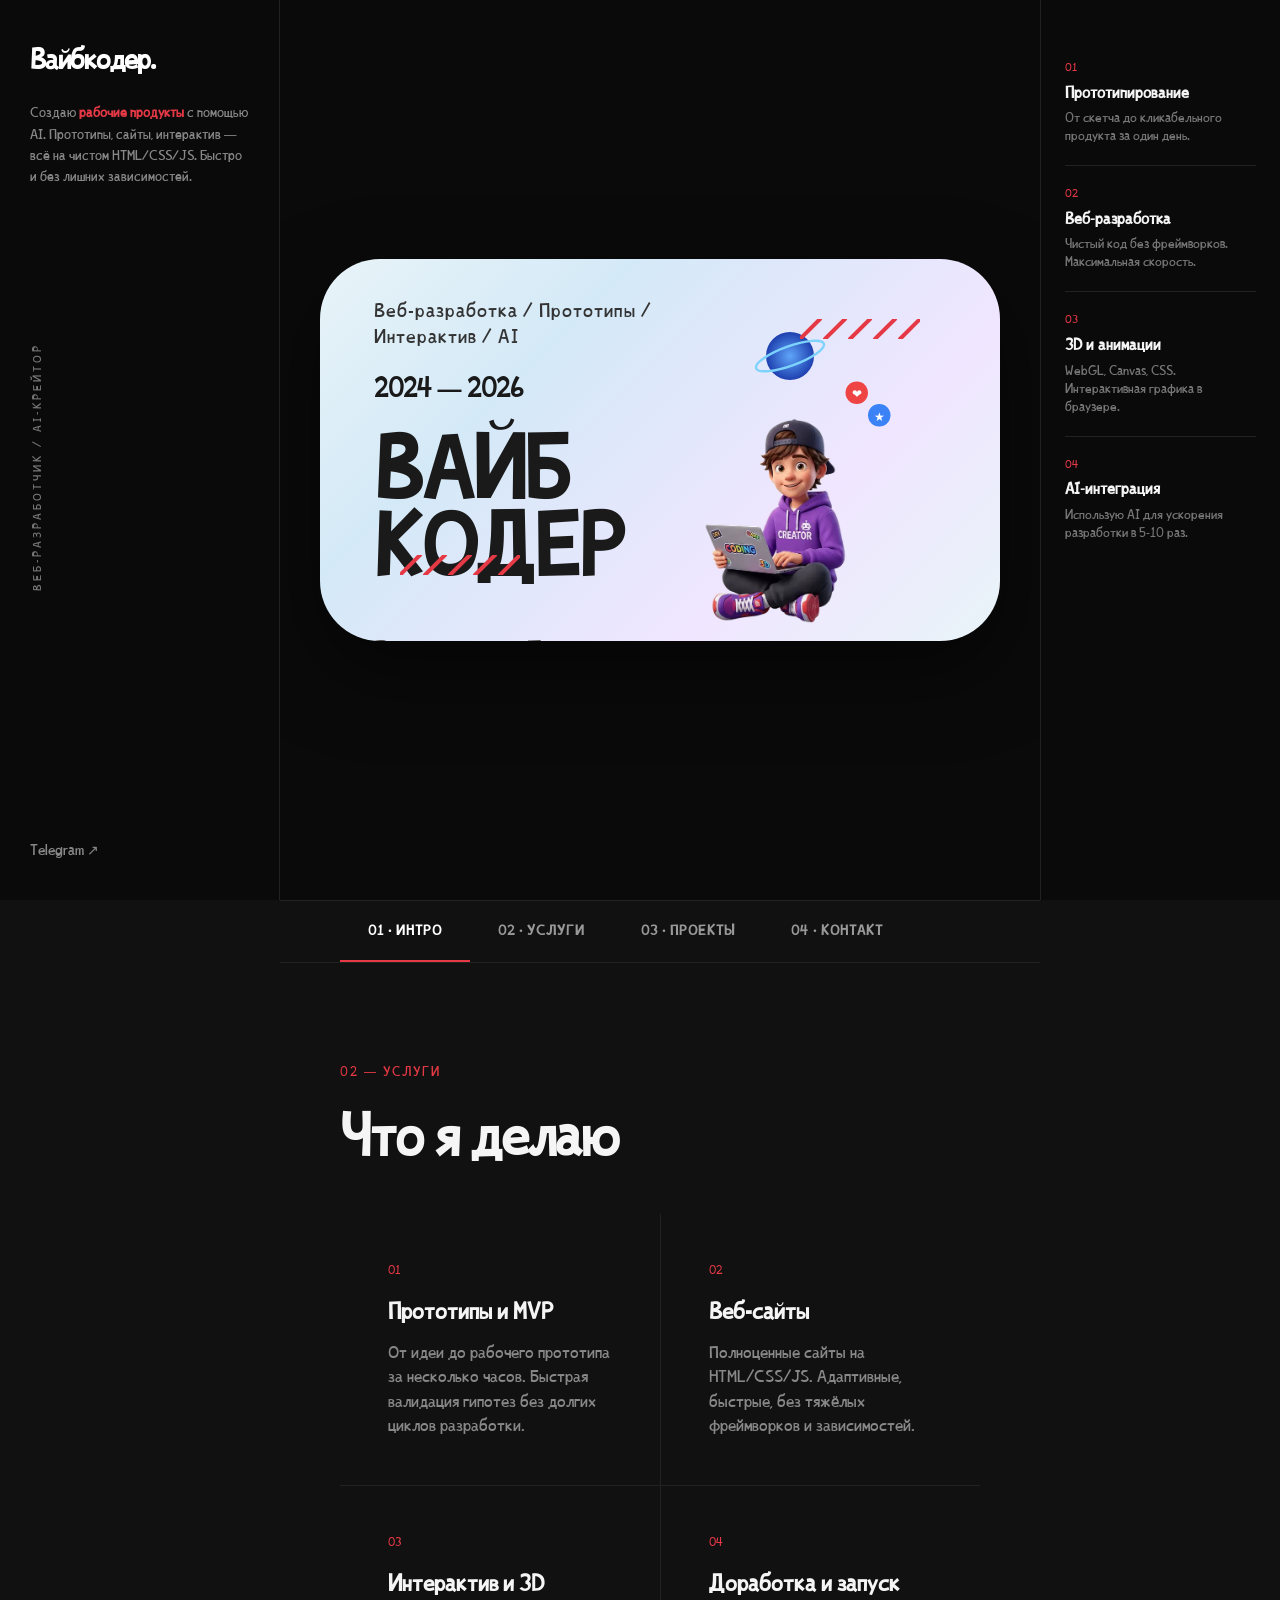
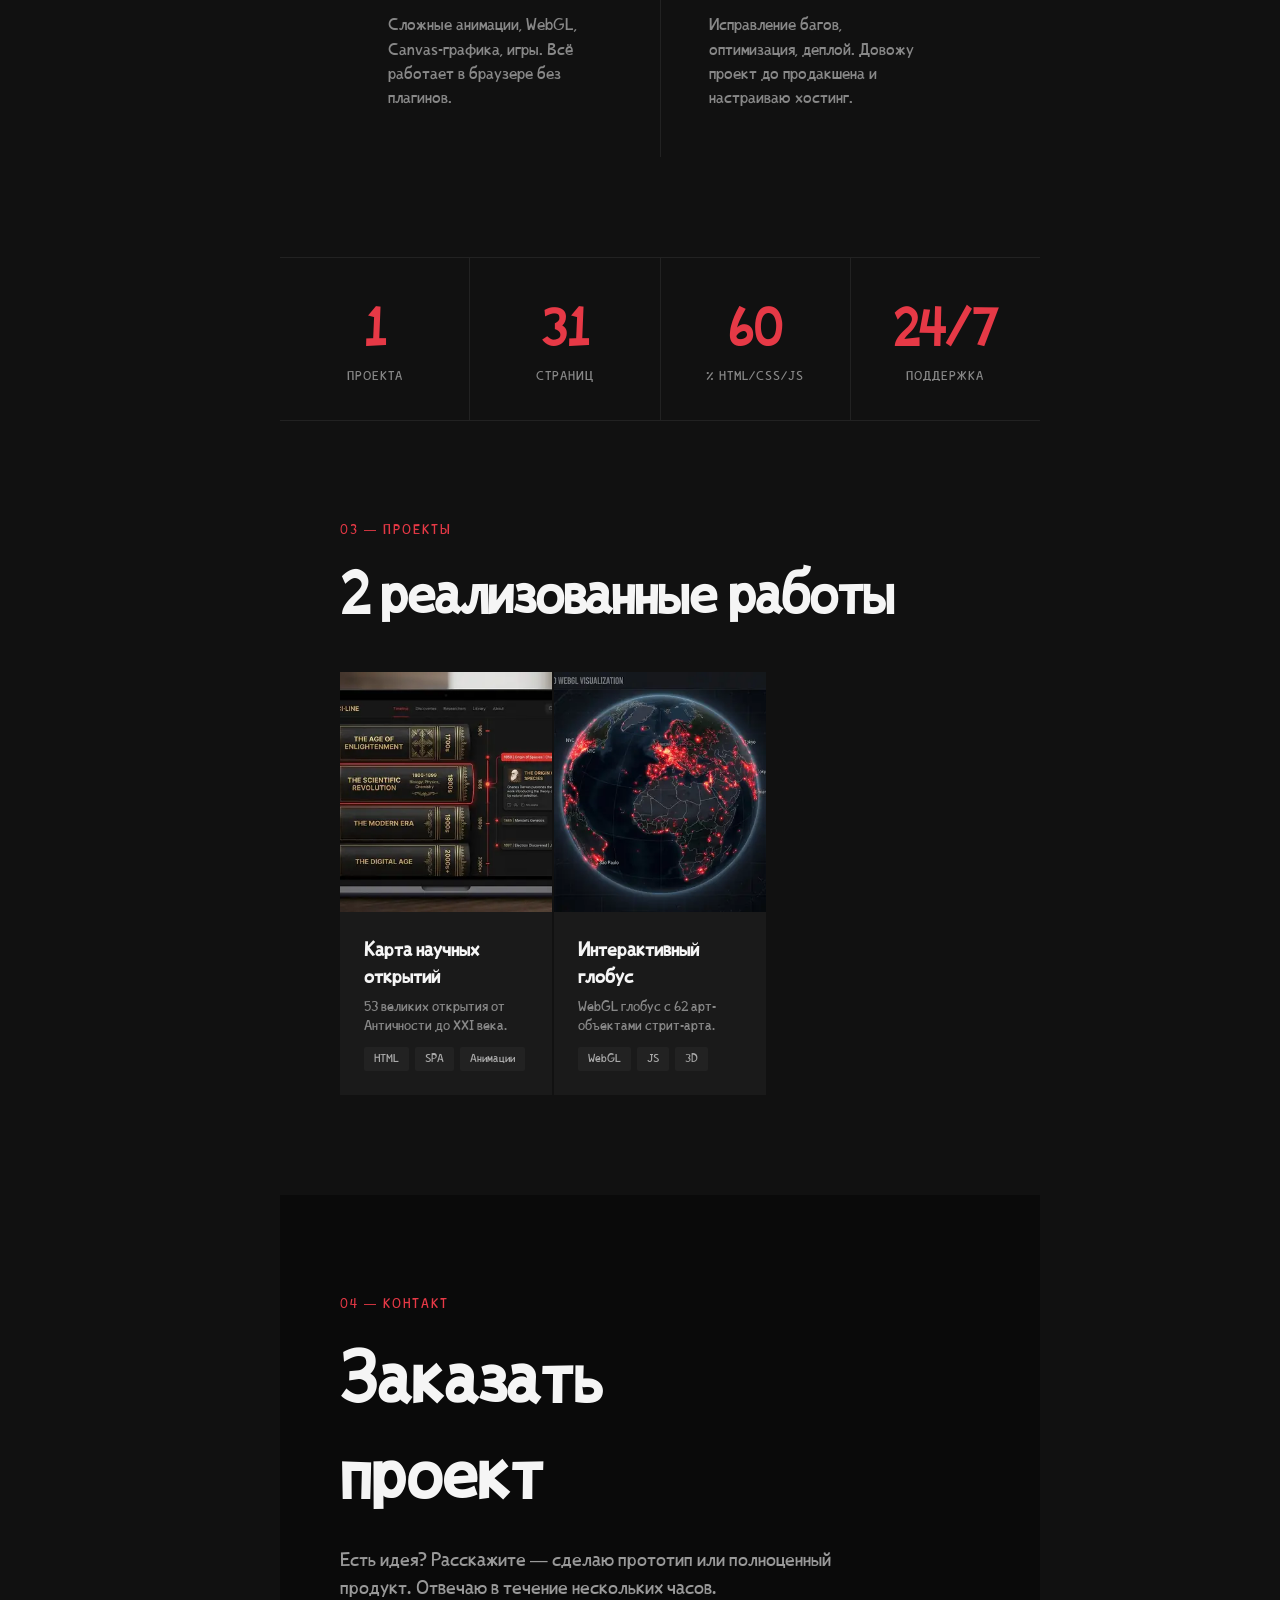
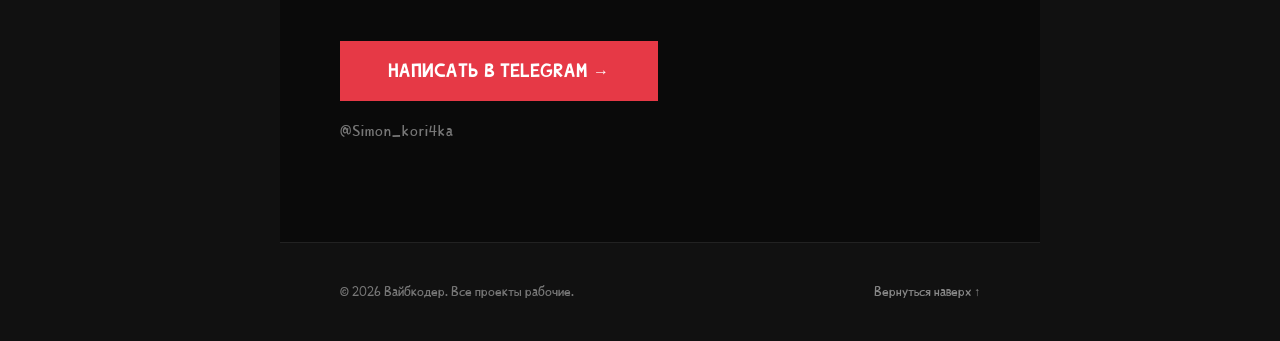
==== index.html @ d67c03bd "Add files via upload" ====
<!DOCTYPE html>
<html lang="ru">
<head>
<meta charset="UTF-8">
<meta name="viewport" content="width=device-width, initial-scale=1.0">
<title>Вайбкодер — Портфолио</title>
<meta name="description" content="Вайбкодер — веб-разработка с AI: прототипы, сайты, интерактив и 3D на чистом HTML/CSS/JS. 12 реализованных проектов.">
<meta property="og:title" content="Вайбкодер — Портфолио">
<meta property="og:description" content="Веб-разработка с AI: прототипы, сайты, интерактив и 3D. 12 реализованных проектов на чистом HTML/CSS/JS.">
<meta property="og:type" content="website">
<meta property="og:locale" content="ru_RU">
<meta name="theme-color" content="#0a0a0a">
<link rel="icon" href="data:image/svg+xml,%3Csvg xmlns='http://www.w3.org/2000/svg' viewBox='0 0 64 64'%3E%3Crect width='64' height='64' rx='14' fill='%230a0a0a'/%3E%3Ctext x='32' y='45' font-size='38' text-anchor='middle' fill='%23e63946' font-family='Arial' font-weight='900'%3EВ%3C/text%3E%3C/svg%3E">
<style>
@font-face {
  font-family: 'Crazy';
  src: url('[data-uri]') format('woff2');
  font-weight: 400;
  font-style: normal;
}

*{margin:0;padding:0;box-sizing:border-box}
html{scroll-behavior:smooth}
:root{--accent:#e63946;--accent-hover:#ff4d6d}
body{font-family:'Crazy',sans-serif;background:#111;color:#f5f5f5;overflow-x:hidden;line-height:1.5}

.layout{display:flex;min-height:100vh}

.sidebar{width:280px;position:fixed;top:0;left:0;height:100vh;background:#0a0a0a;border-right:1px solid #222;padding:40px 30px;display:flex;flex-direction:column;z-index:100}
.sidebar .logo{font-size:1.6rem;font-weight:900;color:#fff;margin-bottom:24px;letter-spacing:-1px}
.sidebar .about-text{font-size:.78rem;color:#888;line-height:1.7;margin-bottom:32px}
.sidebar .about-text span{color:var(--accent);font-weight:700}
.v-label{writing-mode:vertical-rl;transform:rotate(180deg);font-size:.65rem;color:#777;letter-spacing:3px;text-transform:uppercase;margin:auto 0}
.social{display:flex;flex-direction:column;gap:14px;margin-top:auto}
.social a{color:#888;text-decoration:none;font-size:.85rem;transition:color .2s}
.social a:hover{color:var(--accent)}

.main{flex:1;margin-left:280px;margin-right:240px}

.hero{min-height:100vh;display:flex;align-items:center;justify-content:center;padding:40px;position:relative;overflow:hidden;background:#0a0a0a}
.hero-card{position:relative;width:100%;max-width:1200px;aspect-ratio:16/9;background:linear-gradient(135deg,#e8f4f8 0%,#d4e9f7 30%,#f0e6ff 70%,#e8f4f8 100%);border-radius:60px;box-shadow:0 30px 80px rgba(0,0,0,0.5);overflow:hidden}
.hero-content{position:absolute;top:10%;left:8%;z-index:10;max-width:50%}
.hero-meta{font-size:1.1rem;color:#333;margin-bottom:20px;letter-spacing:1px}
.hero-year{font-size:1.5rem;font-weight:700;color:#1a1a1a;margin-bottom:24px}
.hero-title{font-size:clamp(3rem,6vw,5.5rem);font-weight:900;color:#1a1a1a;line-height:1;margin-bottom:16px;position:relative;display:inline-block}
.hero-subtitle{font-size:1.8rem;color:#555;letter-spacing:20px;text-transform:uppercase;font-weight:300;margin-top:32px}
.hero-character{position:absolute;right:2%;bottom:2%;width:62%;z-index:5}
.hero-character svg{width:100%;height:auto;filter:drop-shadow(0 20px 40px rgba(0,0,0,0.3))}
.floating-element{position:absolute;z-index:8;animation:float 6s ease-in-out infinite}
.floating-element.icons{animation-delay:-3s}
@keyframes float{0%,100%{transform:translateY(0) rotate(0deg)}50%{transform:translateY(-20px) rotate(5deg)}}
.planet{top:15%;right:25%;width:80px}

.icons{top:30%;right:15%;width:60px}
.slash-marks{position:absolute;z-index:15;color:var(--accent)}
.slash-tl{top:60px;right:80px}
.slash-bl{bottom:60px;left:80px}
.slash-marks svg{width:120px;height:20px}
.cta-btn{padding:18px 48px;background:var(--accent);color:#fff;font-weight:700;font-size:1rem;text-decoration:none;display:inline-block;border:none;cursor:pointer;font-family:inherit;letter-spacing:1px;text-transform:uppercase;transition:background .2s}
.cta-btn:hover{background:var(--accent-hover)}

.nav-bar{display:flex;border-top:1px solid #222;border-bottom:1px solid #222;padding:0 60px}
.nav-bar a{padding:20px 28px;font-size:.8rem;font-weight:700;color:#999;text-decoration:none;letter-spacing:1px;text-transform:uppercase;white-space:nowrap;transition:color .2s;border-bottom:2px solid transparent}
.nav-bar a.active,.nav-bar a:hover{color:#fff;border-bottom-color:var(--accent)}

.section{padding:100px 60px;min-height:60vh}
.section-num{font-size:.75rem;color:var(--accent);letter-spacing:2px;text-transform:uppercase;margin-bottom:16px}
.section h2{font-size:clamp(2rem,4vw,3.2rem);font-weight:900;margin-bottom:40px;letter-spacing:-1px}

.svc-grid{display:grid;grid-template-columns:repeat(2,1fr);gap:1px;background:#222}
.svc-item{background:#111;padding:48px;transition:background .3s}
.svc-item:hover{background:#1a1a1a}
.svc-num{font-size:.7rem;color:var(--accent);margin-bottom:16px}
.svc-item h3{font-size:1.3rem;font-weight:900;margin-bottom:14px}
.svc-item p{font-size:.95rem;color:#888;line-height:1.6}

.proj-grid{display:grid;grid-template-columns:repeat(3,1fr);gap:2px}
.proj-card{position:relative;display:block;background:#1a1a1a;overflow:hidden;cursor:pointer;color:inherit;text-decoration:none}
.proj-card img{width:100%;height:240px;object-fit:cover;display:block;transition:transform .4s}
.proj-card:hover img{transform:scale(1.05)}
.proj-card .info{padding:24px}
.proj-card h3{font-size:1.1rem;font-weight:900;margin-bottom:8px}
.proj-card p{font-size:.8rem;color:#888;line-height:1.5;margin-bottom:12px}
.proj-card .tags{display:flex;gap:6px;flex-wrap:wrap}
.proj-card .tags span{font-size:.65rem;padding:4px 10px;background:#222;color:#aaa;border-radius:2px}
.proj-card .arrow{position:absolute;top:20px;right:20px;width:36px;height:36px;background:var(--accent);display:grid;place-items:center;color:#fff;font-size:1.1rem;opacity:0;transition:opacity .3s}
.proj-card:hover .arrow{opacity:1}

.right-panel{width:240px;position:fixed;top:0;right:0;height:100vh;background:#0a0a0a;border-left:1px solid #222;padding:40px 24px;display:flex;flex-direction:column}
.rp-item{padding:20px 0;border-bottom:1px solid #222}
.rp-item:last-child{border-bottom:none}
.rp-item .rp-num{font-size:.65rem;color:var(--accent);margin-bottom:6px}
.rp-item h4{font-size:.9rem;font-weight:700;margin-bottom:6px}
.rp-item p{font-size:.75rem;color:#777;line-height:1.5}

.stats{display:flex;border-top:1px solid #222;border-bottom:1px solid #222}
.stat{flex:1;padding:36px;text-align:center;border-right:1px solid #222}
.stat:last-child{border-right:none}
.stat .num{font-size:2.8rem;font-weight:900;color:var(--accent)}
.stat .lbl{font-size:.7rem;color:#888;text-transform:uppercase;letter-spacing:1px;margin-top:6px}

.contact-sec{padding:100px 60px;background:#0a0a0a}
.contact-sec h2{font-size:clamp(2.5rem,5vw,4rem);font-weight:900;margin-bottom:24px}
.contact-sec p{font-size:1.1rem;color:#999;max-width:500px;margin-bottom:40px;line-height:1.6}

footer{padding:40px 60px;border-top:1px solid #222;display:flex;justify-content:space-between;align-items:center}
footer .copy{font-size:.75rem;color:#777}
footer .back-top{font-size:.75rem;color:#888;text-decoration:none;cursor:pointer}
footer .back-top:hover{color:var(--accent)}

@media(max-width:1200px){
  .right-panel{display:none}
  .main{margin-right:0}
}
@media(max-width:900px){
  .sidebar{display:none}
  .main{margin-left:0}
  .mobile-bar{display:flex;justify-content:space-between;align-items:center;position:sticky;top:0;z-index:200;background:#0a0a0a;border-bottom:1px solid #222;padding:14px 24px}
  .mobile-bar .mb-logo{font-weight:900;color:#fff;letter-spacing:-1px}
  .mobile-bar .mb-tg{background:var(--accent);color:#fff;text-decoration:none;font-size:.7rem;font-weight:700;letter-spacing:1px;text-transform:uppercase;padding:10px 16px;transition:background .2s}
  .mobile-bar .mb-tg:hover{background:var(--accent-hover)}
  .hero{padding:40px 24px 0}
  .nav-bar{padding:0 24px;overflow-x:auto}
  .section{padding:60px 24px}
  .svc-grid{grid-template-columns:1fr}
  .proj-grid{grid-template-columns:1fr 1fr}
  .contact-sec{padding:60px 24px}
  footer{padding:30px 24px;flex-direction:column;gap:12px;text-align:center}
}
@media(max-width:600px){
  .proj-grid{grid-template-columns:1fr}
  .stats{flex-direction:column}
  .stat{border-right:none;border-bottom:1px solid #222}
  .hero-card{border-radius:28px}
  .hero-subtitle{letter-spacing:6px;font-size:1.1rem}
}
:focus-visible{outline:2px solid var(--accent);outline-offset:3px}
.mobile-bar{display:none}
.contact-handle{margin-top:20px;font-size:.85rem;color:#777;letter-spacing:1px}
@media (prefers-reduced-motion:reduce){
  html{scroll-behavior:auto}
  .floating-element{animation:none}
  .proj-card img{transition:none}
}

</style>
</head>
<body>

<div class="layout">
  <aside class="sidebar">
    <div class="logo" id="logo"></div>
    <p class="about-text" id="about"></p>
    <div class="v-label" id="vlabel"></div>
    <div class="social" id="social"></div>
  </aside>

  <div class="main">
    <div class="mobile-bar">
      <div class="mb-logo" id="mbLogo"></div>
      <a class="mb-tg" id="mbTg" href="#" target="_blank" rel="noopener">Telegram</a>
    </div>

    <section class="hero" id="top">
      <div class="hero-card">
        <div class="slash-marks slash-tl">
          <svg viewBox="0 0 120 20"><line x1="0" y1="20" x2="20" y2="0" stroke="currentColor" stroke-width="4" stroke-linecap="round"/><line x1="25" y1="20" x2="45" y2="0" stroke="currentColor" stroke-width="4" stroke-linecap="round"/><line x1="50" y1="20" x2="70" y2="0" stroke="currentColor" stroke-width="4" stroke-linecap="round"/><line x1="75" y1="20" x2="95" y2="0" stroke="currentColor" stroke-width="4" stroke-linecap="round"/><line x1="100" y1="20" x2="120" y2="0" stroke="currentColor" stroke-width="4" stroke-linecap="round"/></svg>
        </div>
        <div class="slash-marks slash-bl">
          <svg viewBox="0 0 120 20"><line x1="0" y1="20" x2="20" y2="0" stroke="currentColor" stroke-width="4" stroke-linecap="round"/><line x1="25" y1="20" x2="45" y2="0" stroke="currentColor" stroke-width="4" stroke-linecap="round"/><line x1="50" y1="20" x2="70" y2="0" stroke="currentColor" stroke-width="4" stroke-linecap="round"/><line x1="75" y1="20" x2="95" y2="0" stroke="currentColor" stroke-width="4" stroke-linecap="round"/><line x1="100" y1="20" x2="120" y2="0" stroke="currentColor" stroke-width="4" stroke-linecap="round"/></svg>
        </div>
        <div class="hero-content">
          <div class="hero-meta" id="heroMeta"></div>
          <div class="hero-year" id="heroYear"></div>
          <h1 class="hero-title" id="heroTitle"></h1>
          <div class="hero-subtitle" id="heroSubtitle"></div>
        </div>
        <div class="floating-element planet">
          <svg viewBox="0 0 100 100"><ellipse cx="50" cy="50" rx="30" ry="30" fill="url(#planetGrad)"/><ellipse cx="50" cy="50" rx="45" ry="12" fill="none" stroke="#7dd3fc" stroke-width="3" transform="rotate(-20 50 50)"/><defs><radialGradient id="planetGrad"><stop offset="0%" stop-color="#60a5fa"/><stop offset="100%" stop-color="#1e40af"/></radialGradient></defs></svg>
        </div>
        
        <div class="floating-element icons">
          <svg viewBox="0 0 80 80"><circle cx="25" cy="25" r="15" fill="#ef4444"/><text x="25" y="32" text-anchor="middle" fill="#fff" font-size="16">❤</text><circle cx="55" cy="55" r="15" fill="#3b82f6"/><text x="55" y="62" text-anchor="middle" fill="#fff" font-size="16">★</text></svg>
        </div>
        <div class="hero-character">
          <img id="heroImg" alt="3D персонаж" style="width:100%;height:auto;display:block">
        </div>
      </div>
    </section>

    <nav class="nav-bar" id="navBar"></nav>

    <section class="section" id="services">
      <div class="section-num" id="svcNum"></div>
      <h2 id="svcTitle"></h2>
      <div class="svc-grid" id="svcGrid"></div>
    </section>

    <div class="stats" id="stats"></div>

    <section class="section" id="projects">
      <div class="section-num" id="projNum"></div>
      <h2 id="projTitle"></h2>
      <div class="proj-grid" id="projGrid"></div>
    </section>

    <section class="contact-sec" id="contact">
      <div class="section-num" id="contactNum"></div>
      <h2 id="contactTitle"></h2>
      <p id="contactText"></p>
      <a href="#" target="_blank" rel="noopener" class="cta-btn" id="contactBtn"></a>
      <div class="contact-handle" id="contactHandle"></div>
    </section>

    <footer>
      <div class="copy" id="copy"></div>
      <a class="back-top" id="backTop" href="#top"></a>
    </footer>
  </div>

  <aside class="right-panel" id="rightPanel"></aside>
</div>

<script id="site-data" type="application/json">
{
  "accent": "#e63946",
  "general": {
    "title": "Вайбкодер — Портфолио",
    "description": "Вайбкодер — веб-разработка с AI: прототипы, сайты, интерактив и 3D на чистом HTML/CSS/JS. 12 реализованных проектов.",
    "logo": "Вайбкодер.",
    "aboutHtml": "Создаю <span>рабочие продукты<\/span> с помощью AI. Прототипы, сайты, интерактив — всё на чистом HTML/CSS/JS. Быстро и без лишних зависимостей.",
    "vlabel": "ВЕБ-РАЗРАБОТЧИК / AI-КРЕЙТОР",
    "telegram": "https://t.me/Simon_kori4ka",
    "handle": "@Simon_kori4ka"
  },
  "hero": {
    "meta": "Веб-разработка / Прототипы / Интерактив / AI",
    "year": "2024 — 2026",
    "titleHtml": "ВАЙБ<br>КОДЕР",
    "subtitle": "PORTFOLIO",
    "characterImg": "[data-uri]"
  },
  "nav": [
    {
      "label": "01 · Интро",
      "href": "#top",
      "active": true
    },
    {
      "label": "02 · Услуги",
      "href": "#services"
    },
    {
      "label": "03 · Проекты",
      "href": "#projects"
    },
    {
      "label": "04 · Контакт",
      "href": "#contact"
    }
  ],
  "services": {
    "num": "02 — Услуги",
    "title": "Что я делаю",
    "items": [
      {
        "num": "01",
        "title": "Прототипы и MVP",
        "text": "От идеи до рабочего прототипа за несколько часов. Быстрая валидация гипотез без долгих циклов разработки."
      },
      {
        "num": "02",
        "title": "Веб-сайты",
        "text": "Полноценные сайты на HTML/CSS/JS. Адаптивные, быстрые, без тяжёлых фреймворков и зависимостей."
      },
      {
        "num": "03",
        "title": "Интерактив и 3D",
        "text": "Сложные анимации, WebGL, Canvas-графика, игры. Всё работает в браузере без плагинов."
      },
      {
        "num": "04",
        "title": "Доработка и запуск",
        "text": "Исправление багов, оптимизация, деплой. Довожу проект до продакшена и настраиваю хостинг."
      }
    ]
  },
  "stats": [
    {
      "value": "2",
      "label": "Проекта"
    },
    {
      "value": "53",
      "label": "Страниц"
    },
    {
      "value": "100",
      "label": "% HTML/CSS/JS"
    },
    {
      "value": "24/7",
      "label": "Поддержка"
    }
  ],
  "projects": {
    "num": "03 — Проекты",
    "title": "2 реализованные работы",
    "items": [
      {
        "name": "Карта научных открытий",
        "desc": "53 великих открытия от Античности до XXI века.",
        "tags": [
          "HTML",
          "SPA",
          "Анимации"
        ],
        "url": "discoveries.html",
        "img": "[data-uri]"
      },
      {
        "name": "Интерактивный глобус",
        "desc": "WebGL глобус с 62 арт-объектами стрит-арта.",
        "tags": [
          "WebGL",
          "JS",
          "3D"
        ],
        "url": "globe.html",
        "img": "[data-uri]"
      }
    ]
  },
  "panel": [
    {
      "num": "01",
      "title": "Прототипирование",
      "text": "От скетча до кликабельного продукта за один день."
    },
    {
      "num": "02",
      "title": "Веб-разработка",
      "text": "Чистый код без фреймворков. Максимальная скорость."
    },
    {
      "num": "03",
      "title": "3D и анимации",
      "text": "WebGL, Canvas, CSS. Интерактивная графика в браузере."
    },
    {
      "num": "04",
      "title": "AI-интеграция",
      "text": "Использую AI для ускорения разработки в 5-10 раз."
    }
  ],
  "contact": {
    "num": "04 — Контакт",
    "title": "Заказать<br>проект",
    "text": "Есть идея? Расскажите — сделаю прототип или полноценный продукт. Отвечаю в течение нескольких часов.",
    "btn": "Написать в Telegram →"
  },
  "footer": {
    "copy": "© 2026 Вайбкодер. Все проекты рабочие.",
    "top": "Вернуться наверх ↑"
  }
}
</script>

<script>
(function(){
  'use strict';
  var SITE;
  try{ SITE = JSON.parse(document.getElementById('site-data').textContent); }
  catch(e){ console.error('Ошибка данных сайта:', e); return; }

  function el(id){ return document.getElementById(id); }
  function esc(s){ return String(s==null?'':s).replace(/[&<>"']/g,function(c){return {'&':'&amp;','<':'&lt;','>':'&gt;','"':'&quot;',"'":'&#39;'}[c];}); }

  /* Акцентный цвет */
  var accent=(SITE.accent||'#e63946').trim();
  function toWhite(hex,k){
    var m=hex.replace('#','');
    if(!/^([0-9a-fA-F]{3}|[0-9a-fA-F]{6})$/.test(m)) return hex;
    if(m.length===3) m=m.charAt(0)+m.charAt(0)+m.charAt(1)+m.charAt(1)+m.charAt(2)+m.charAt(2);
    var r=parseInt(m.substr(0,2),16),g=parseInt(m.substr(2,2),16),b=parseInt(m.substr(4,2),16);
    r=Math.round(r+(255-r)*k); g=Math.round(g+(255-g)*k); b=Math.round(b+(255-b)*k);
    return '#'+((1<<24)+(r<<16)+(g<<8)+b).toString(16).slice(1);
  }
  document.documentElement.style.setProperty('--accent',accent);
  document.documentElement.style.setProperty('--accent-hover',toWhite(accent,0.22));

  var fav=document.querySelector('link[rel="icon"]');
  if(fav){
    var letter=esc(((SITE.general.logo||'В').trim().charAt(0))||'В');
    var fsvg='<svg xmlns="http://www.w3.org/2000/svg" viewBox="0 0 64 64"><rect width="64" height="64" rx="14" fill="#0a0a0a"/><text x="32" y="45" font-size="38" text-anchor="middle" fill="'+accent+'" font-family="Arial" font-weight="900">'+letter+'</text></svg>';
    fav.setAttribute('href','data:image/svg+xml,'+encodeURIComponent(fsvg));
  }

  /* Общее */
  if(SITE.general.title) document.title=SITE.general.title;
  var md=document.querySelector('meta[name="description"]');
  if(md&&SITE.general.description) md.setAttribute('content',SITE.general.description);
  el('logo').textContent=SITE.general.logo||'';
  el('mbLogo').textContent=SITE.general.logo||'';
  el('about').innerHTML=SITE.general.aboutHtml||'';
  el('vlabel').textContent=SITE.general.vlabel||'';
  var tg=SITE.general.telegram||'';
  var social=el('social'); social.innerHTML='';
  if(tg){
    var sa=document.createElement('a');
    sa.href=tg; sa.target='_blank'; sa.rel='noopener'; sa.textContent='Telegram ↗';
    social.appendChild(sa);
  }
  var mbt=el('mbTg');
  if(tg){ mbt.href=tg; mbt.style.display=''; } else { mbt.style.display='none'; }

  /* Hero */
  el('heroMeta').textContent=SITE.hero.meta||'';
  el('heroYear').textContent=SITE.hero.year||'';
  el('heroTitle').innerHTML=SITE.hero.titleHtml||'';
  el('heroSubtitle').textContent=SITE.hero.subtitle||'';
  var hi=el('heroImg');
  if(SITE.hero.characterImg){ hi.src=SITE.hero.characterImg; hi.parentNode.style.display=''; }
  else{ hi.parentNode.style.display='none'; }

  /* Навигация */
  var nb=el('navBar'); nb.innerHTML='';
  (SITE.nav||[]).forEach(function(n){
    var a=document.createElement('a');
    a.href=n.href||'#'; a.textContent=n.label||'';
    if(n.active) a.className='active';
    nb.appendChild(a);
  });

  /* Услуги */
  el('svcNum').textContent=SITE.services.num||'';
  el('svcTitle').textContent=SITE.services.title||'';
  var sg=el('svcGrid'); sg.innerHTML='';
  (SITE.services.items||[]).forEach(function(s){
    var d=document.createElement('div'); d.className='svc-item';
    d.innerHTML='<div class="svc-num">'+esc(s.num)+'</div><h3>'+esc(s.title)+'</h3><p>'+esc(s.text)+'</p>';
    sg.appendChild(d);
  });

  /* Статы */
  var st=el('stats'); st.innerHTML='';
  (SITE.stats||[]).forEach(function(s){
    var d=document.createElement('div'); d.className='stat';
    var num=document.createElement('div'); num.className='num';
    if(/^\d+$/.test(String(s.value))){ num.setAttribute('data-count',String(s.value)); num.textContent='0'; }
    else{ num.textContent=s.value; }
    var lbl=document.createElement('div'); lbl.className='lbl'; lbl.textContent=s.label||'';
    d.appendChild(num); d.appendChild(lbl); st.appendChild(d);
  });

  /* Проекты */
  el('projNum').textContent=SITE.projects.num||'';
  el('projTitle').textContent=SITE.projects.title||'';
  var grid=el('projGrid'); grid.innerHTML='';
  (SITE.projects.items||[]).forEach(function(pr){
    var card=document.createElement('a'); card.className='proj-card';
    card.href=pr.url||'#'; card.target='_blank'; card.rel='noopener';
    var tags=(pr.tags||[]).map(function(t){ return '<span>'+esc(t)+'</span>'; }).join('');
    card.innerHTML='<div class="arrow">→</div>'+(pr.img?'<img src="'+esc(pr.img)+'" alt="'+esc(pr.name)+'">':'')+
      '<div class="info"><h3>'+esc(pr.name)+'</h3><p>'+esc(pr.desc)+'</p><div class="tags">'+tags+'</div></div>';
    grid.appendChild(card);
  });

  /* Правая панель */
  var rp=el('rightPanel'); rp.innerHTML='';
  (SITE.panel||[]).forEach(function(x){
    var d=document.createElement('div'); d.className='rp-item';
    d.innerHTML='<div class="rp-num">'+esc(x.num)+'</div><h4>'+esc(x.title)+'</h4><p>'+esc(x.text)+'</p>';
    rp.appendChild(d);
  });

  /* Контакты */
  el('contactNum').textContent=SITE.contact.num||'';
  el('contactTitle').innerHTML=SITE.contact.title||'';
  el('contactText').textContent=SITE.contact.text||'';
  var cb=el('contactBtn');
  cb.textContent=SITE.contact.btn||'Написать';
  if(tg){ cb.href=tg; cb.style.display=''; } else { cb.style.display='none'; }
  el('contactHandle').textContent=SITE.general.handle||'';

  /* Футер */
  el('copy').textContent=SITE.footer.copy||'';
  var bt=el('backTop'); bt.textContent=SITE.footer.top||'Наверх ↑'; bt.href='#top';

  /* Счётчики */
  var counters=document.querySelectorAll('[data-count]');
  var obs=new IntersectionObserver(function(entries){
    entries.forEach(function(entry){
      if(entry.isIntersecting){
        var e2=entry.target, target=+e2.dataset.count, count=0, step=target/30;
        var t=setInterval(function(){
          count+=step;
          if(count>=target){ e2.textContent=target; clearInterval(t); }
          else{ e2.textContent=Math.floor(count); }
        },40);
        obs.unobserve(e2);
      }
    });
  },{threshold:0.5});
  counters.forEach(function(c){ obs.observe(c); });

  /* Подсветка разделов в навигации */
  var sections=document.querySelectorAll('.section, .hero, .contact-sec');
  var navLinks=document.querySelectorAll('.nav-bar a');
  window.addEventListener('scroll',function(){
    var cur='';
    sections.forEach(function(s){ if(window.scrollY>=s.offsetTop-200) cur=s.id||'top'; });
    navLinks.forEach(function(a){
      a.classList.remove('active');
      if(a.getAttribute('href')==='#'+cur) a.classList.add('active');
    });
  });
})();
</script>

</body>
</html>
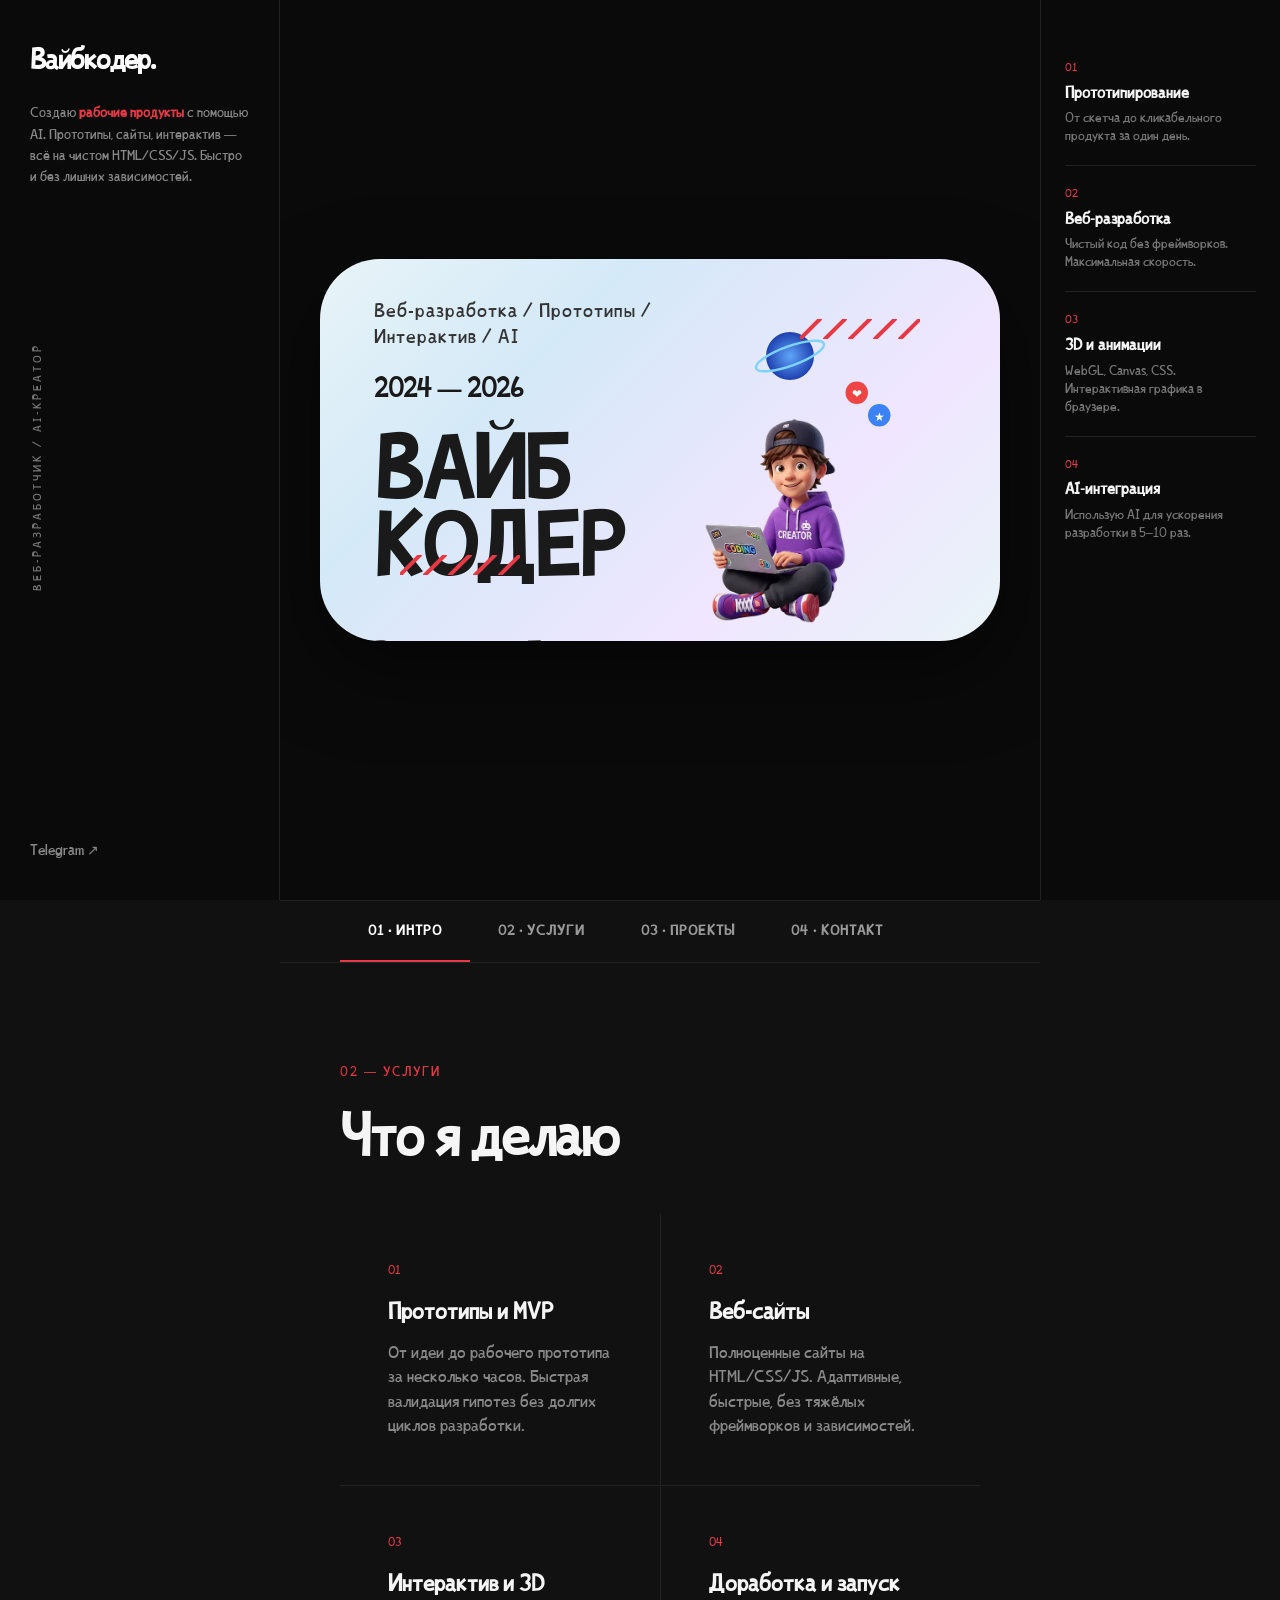
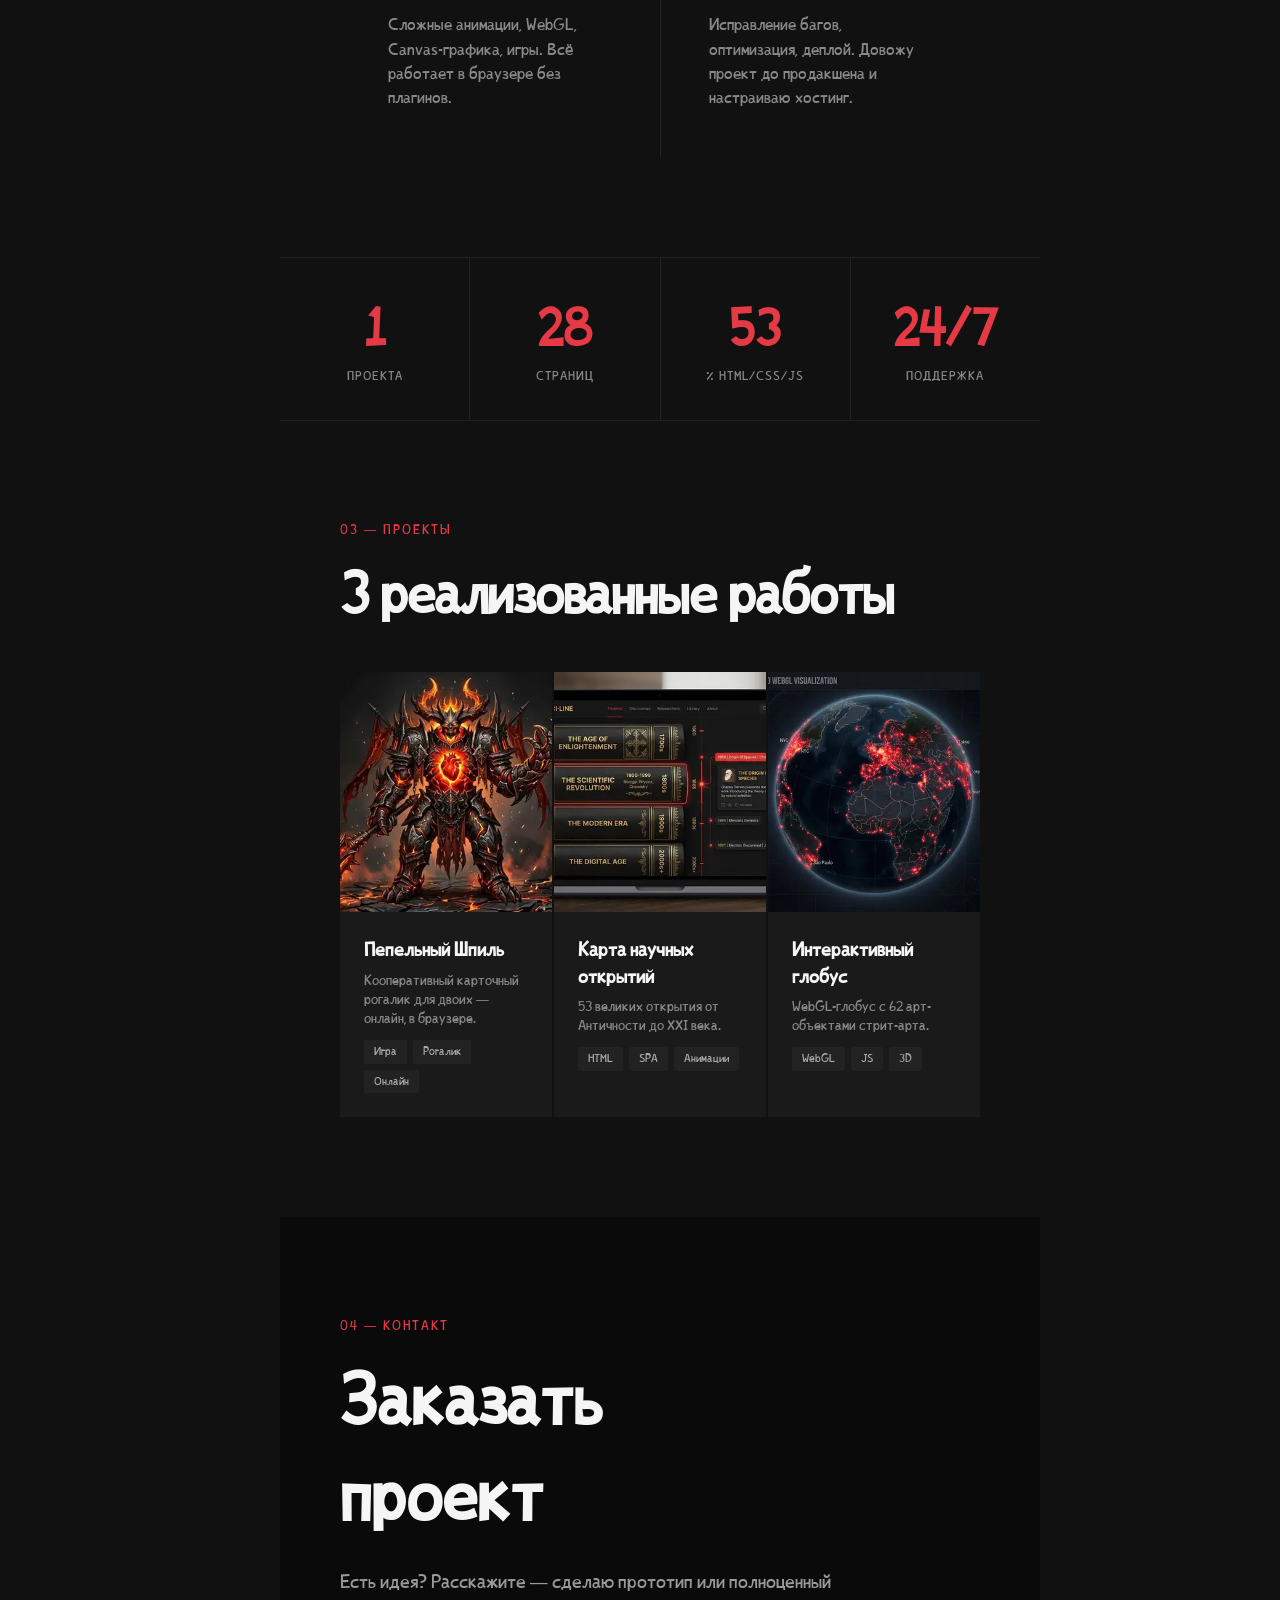
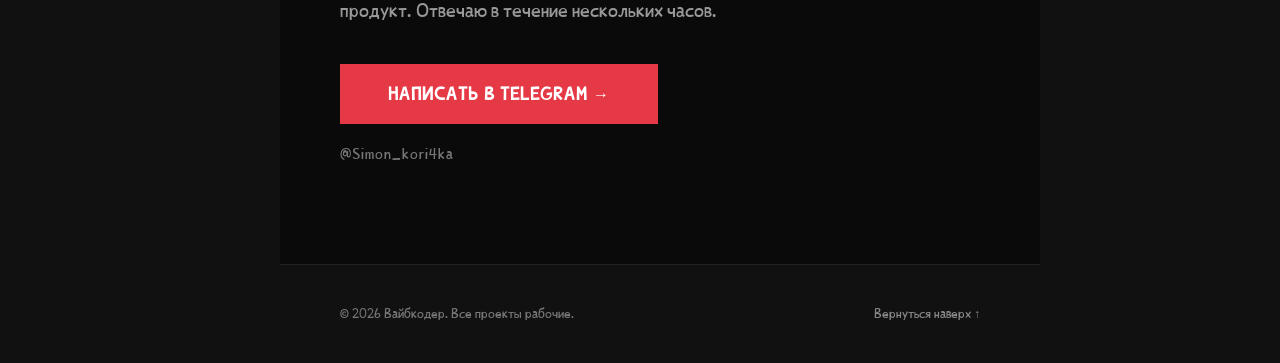
==== commit a0c7c09f: "Пепельный Шпиль в проекты; правки текста (AI-КРЕАТОР, счётчики, WebGL-глобус); мобильная версия: пан" ====
--- a/index.html
+++ b/index.html
@@ -4,9 +4,9 @@
 <meta charset="UTF-8">
 <meta name="viewport" content="width=device-width, initial-scale=1.0">
 <title>Вайбкодер — Портфолио</title>
-<meta name="description" content="Вайбкодер — веб-разработка с AI: прототипы, сайты, интерактив и 3D на чистом HTML/CSS/JS. 12 реализованных проектов.">
+<meta name="description" content="Вайбкодер — веб-разработка с AI: прототипы, сайты, интерактив и 3D на чистом HTML/CSS/JS. 3 реализованных проекта.">
 <meta property="og:title" content="Вайбкодер — Портфолио">
-<meta property="og:description" content="Веб-разработка с AI: прототипы, сайты, интерактив и 3D. 12 реализованных проектов на чистом HTML/CSS/JS.">
+<meta property="og:description" content="Веб-разработка с AI: прототипы, сайты, интерактив и 3D. 3 реализованных проекта на чистом HTML/CSS/JS.">
 <meta property="og:type" content="website">
 <meta property="og:locale" content="ru_RU">
 <meta name="theme-color" content="#0a0a0a">
@@ -112,7 +112,9 @@
   .right-panel{display:none}
   .main{margin-right:0}
 }
+.mobile-bar{display:none}
 @media(max-width:900px){
+  .hero-subtitle{letter-spacing:8px;font-size:1.1rem}
   .sidebar{display:none}
   .main{margin-left:0}
   .mobile-bar{display:flex;justify-content:space-between;align-items:center;position:sticky;top:0;z-index:200;background:#0a0a0a;border-bottom:1px solid #222;padding:14px 24px}
@@ -132,10 +134,17 @@
   .stats{flex-direction:column}
   .stat{border-right:none;border-bottom:1px solid #222}
   .hero-card{border-radius:28px}
-  .hero-subtitle{letter-spacing:6px;font-size:1.1rem}
+  .hero-subtitle{letter-spacing:4px;font-size:.85rem;margin-top:20px}
+  .hero-card{aspect-ratio:3/4}
+  .hero-content{top:7%;left:7%;max-width:56%}
+  .hero-meta{font-size:.75rem;margin-bottom:12px}
+  .hero-year{font-size:1.05rem;margin-bottom:16px}
+  .hero-title{font-size:2.4rem}
+  .hero-character{width:66%}
+  .section{padding:44px 18px}
+  .nav-bar{padding:0 18px}
 }
 :focus-visible{outline:2px solid var(--accent);outline-offset:3px}
-.mobile-bar{display:none}
 .contact-handle{margin-top:20px;font-size:.85rem;color:#777;letter-spacing:1px}
 @media (prefers-reduced-motion:reduce){
   html{scroll-behavior:auto}
@@ -221,15 +230,14 @@
   <aside class="right-panel" id="rightPanel"></aside>
 </div>
 
-<script id="site-data" type="application/json">
-{
+<script id="site-data" type="application/json">{
   "accent": "#e63946",
   "general": {
     "title": "Вайбкодер — Портфолио",
-    "description": "Вайбкодер — веб-разработка с AI: прототипы, сайты, интерактив и 3D на чистом HTML/CSS/JS. 12 реализованных проектов.",
+    "description": "Вайбкодер — веб-разработка с AI: прототипы, сайты, интерактив и 3D на чистом HTML/CSS/JS. 3 реализованных проекта.",
     "logo": "Вайбкодер.",
-    "aboutHtml": "Создаю <span>рабочие продукты<\/span> с помощью AI. Прототипы, сайты, интерактив — всё на чистом HTML/CSS/JS. Быстро и без лишних зависимостей.",
-    "vlabel": "ВЕБ-РАЗРАБОТЧИК / AI-КРЕЙТОР",
+    "aboutHtml": "Создаю <span>рабочие продукты</span> с помощью AI. Прототипы, сайты, интерактив — всё на чистом HTML/CSS/JS. Быстро и без лишних зависимостей.",
+    "vlabel": "ВЕБ-РАЗРАБОТЧИК / AI-КРЕАТОР",
     "telegram": "https://t.me/Simon_kori4ka",
     "handle": "@Simon_kori4ka"
   },
@@ -287,7 +295,7 @@
   },
   "stats": [
     {
-      "value": "2",
+      "value": "3",
       "label": "Проекта"
     },
     {
@@ -305,8 +313,19 @@
   ],
   "projects": {
     "num": "03 — Проекты",
-    "title": "2 реализованные работы",
+    "title": "3 реализованные работы",
     "items": [
+      {
+        "name": "Пепельный Шпиль",
+        "desc": "Кооперативный карточный рогалик для двоих — онлайн, в браузере.",
+        "tags": [
+          "Игра",
+          "Рогалик",
+          "Онлайн"
+        ],
+        "url": "game/",
+        "img": "[data-uri]"
+      },
       {
         "name": "Карта научных открытий",
         "desc": "53 великих открытия от Античности до XXI века.",
@@ -320,7 +339,7 @@
       },
       {
         "name": "Интерактивный глобус",
-        "desc": "WebGL глобус с 62 арт-объектами стрит-арта.",
+        "desc": "WebGL-глобус с 62 арт-объектами стрит-арта.",
         "tags": [
           "WebGL",
           "JS",
@@ -350,7 +369,7 @@
     {
       "num": "04",
       "title": "AI-интеграция",
-      "text": "Использую AI для ускорения разработки в 5-10 раз."
+      "text": "Использую AI для ускорения разработки в 5–10 раз."
     }
   ],
   "contact": {
@@ -363,8 +382,7 @@
     "copy": "© 2026 Вайбкодер. Все проекты рабочие.",
     "top": "Вернуться наверх ↑"
   }
-}
-</script>
+}</script>
 
 <script>
 (function(){
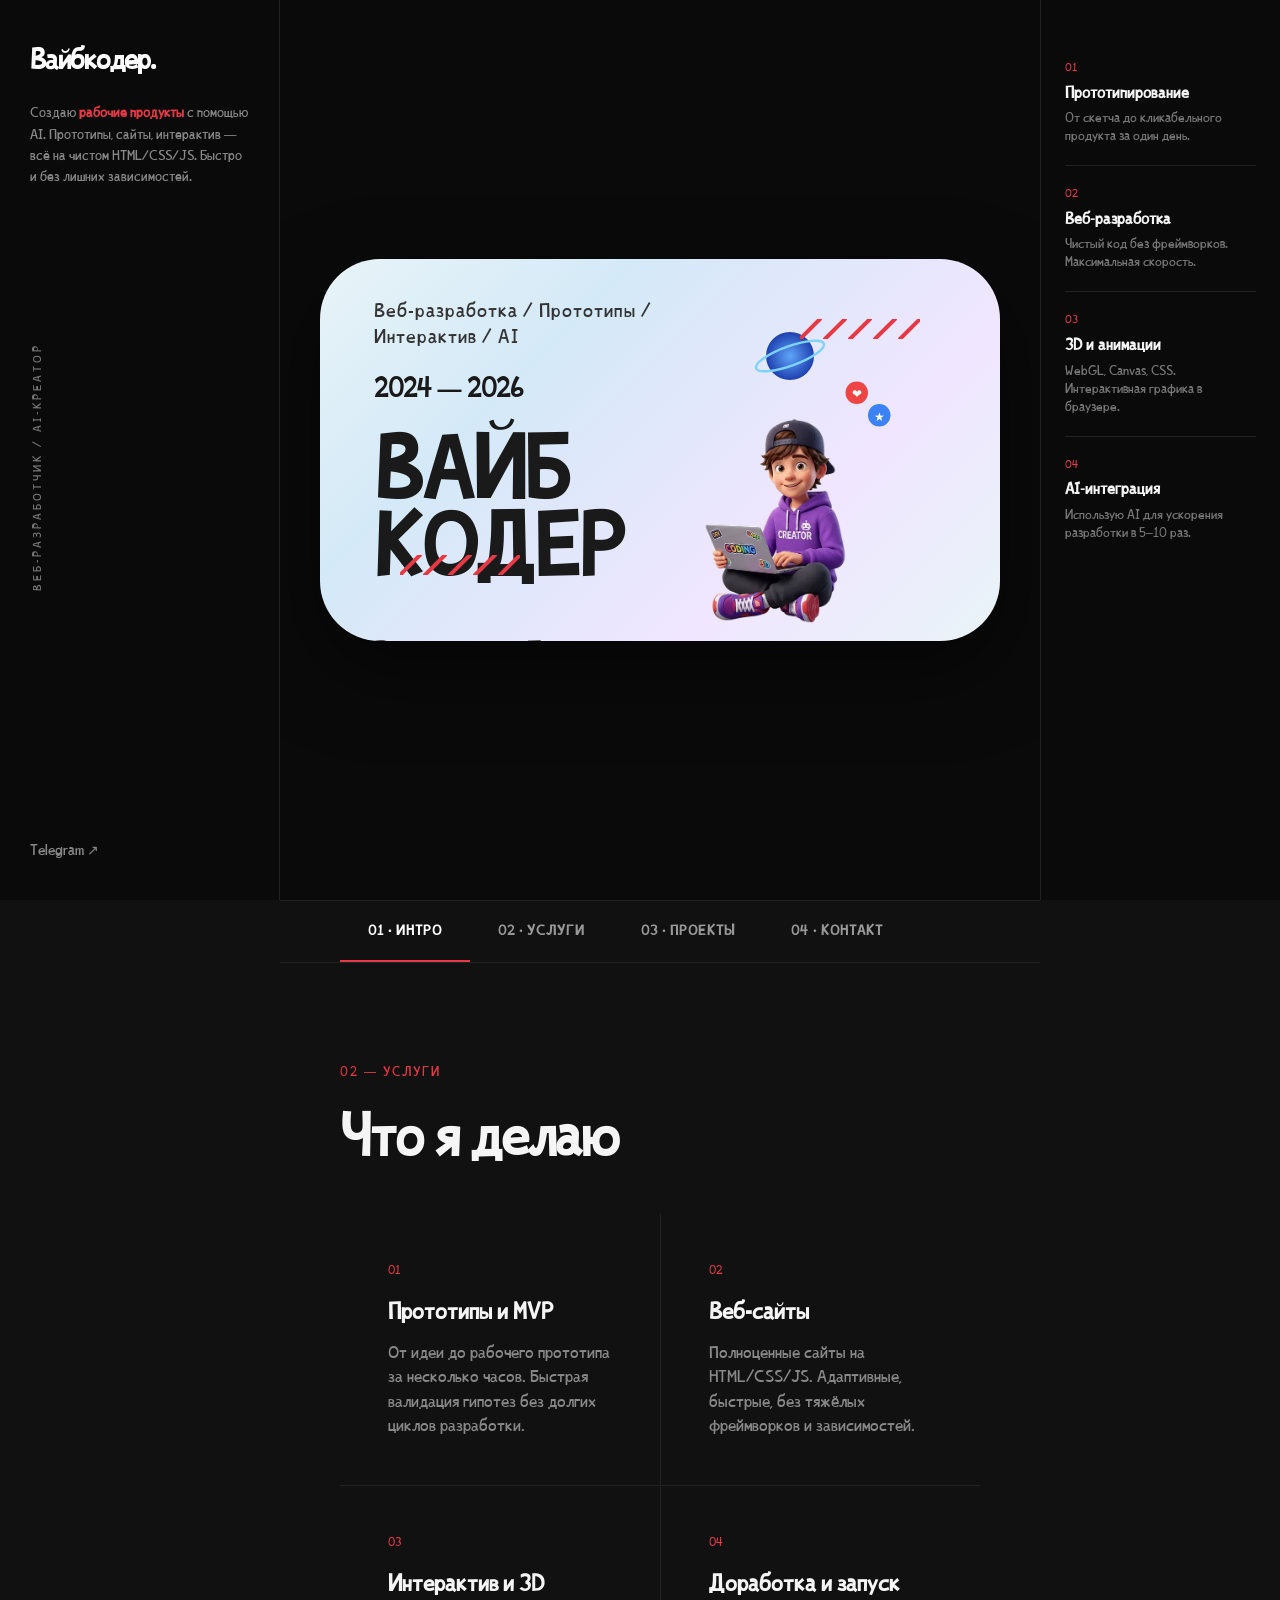
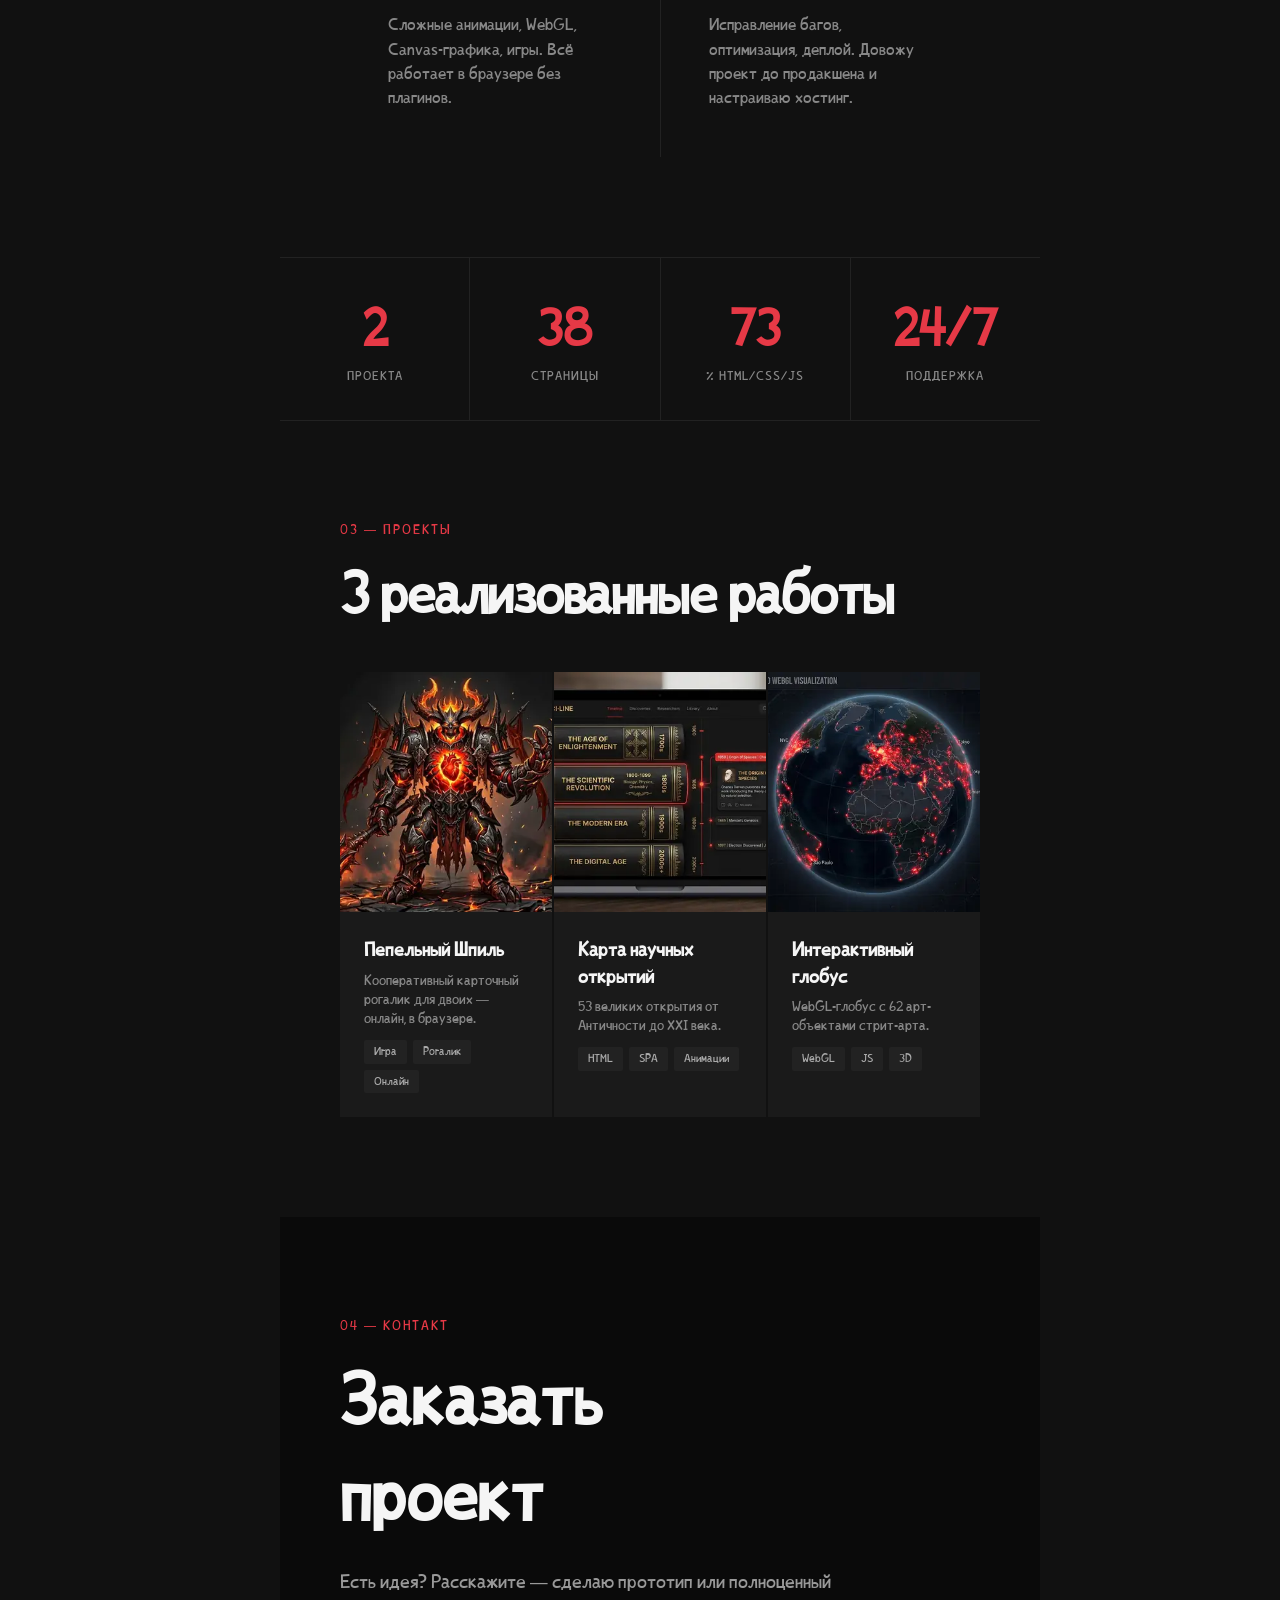
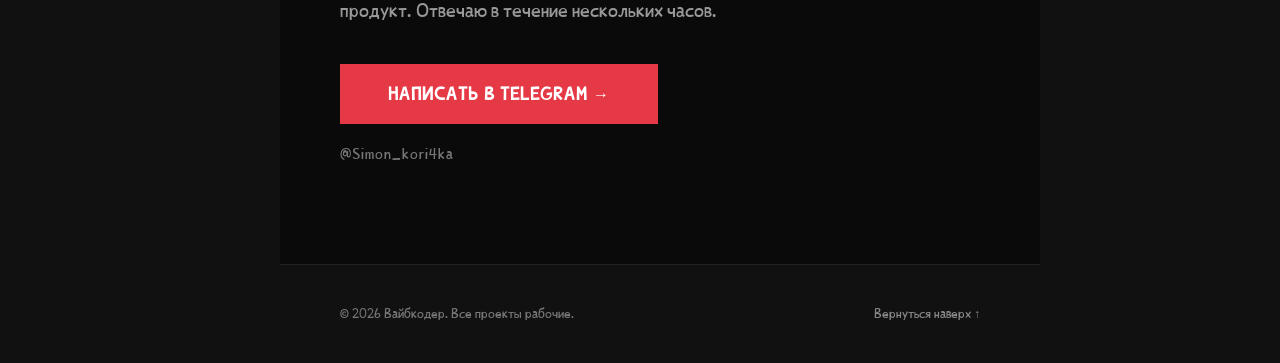
==== commit 2ff2cfa0: "Грамматика статистики: 53 страницы, 53 открытия (согласование с числительным)" ====
--- a/index.html
+++ b/index.html
@@ -300,7 +300,7 @@
     },
     {
       "value": "53",
-      "label": "Страниц"
+      "label": "Страницы"
     },
     {
       "value": "100",
